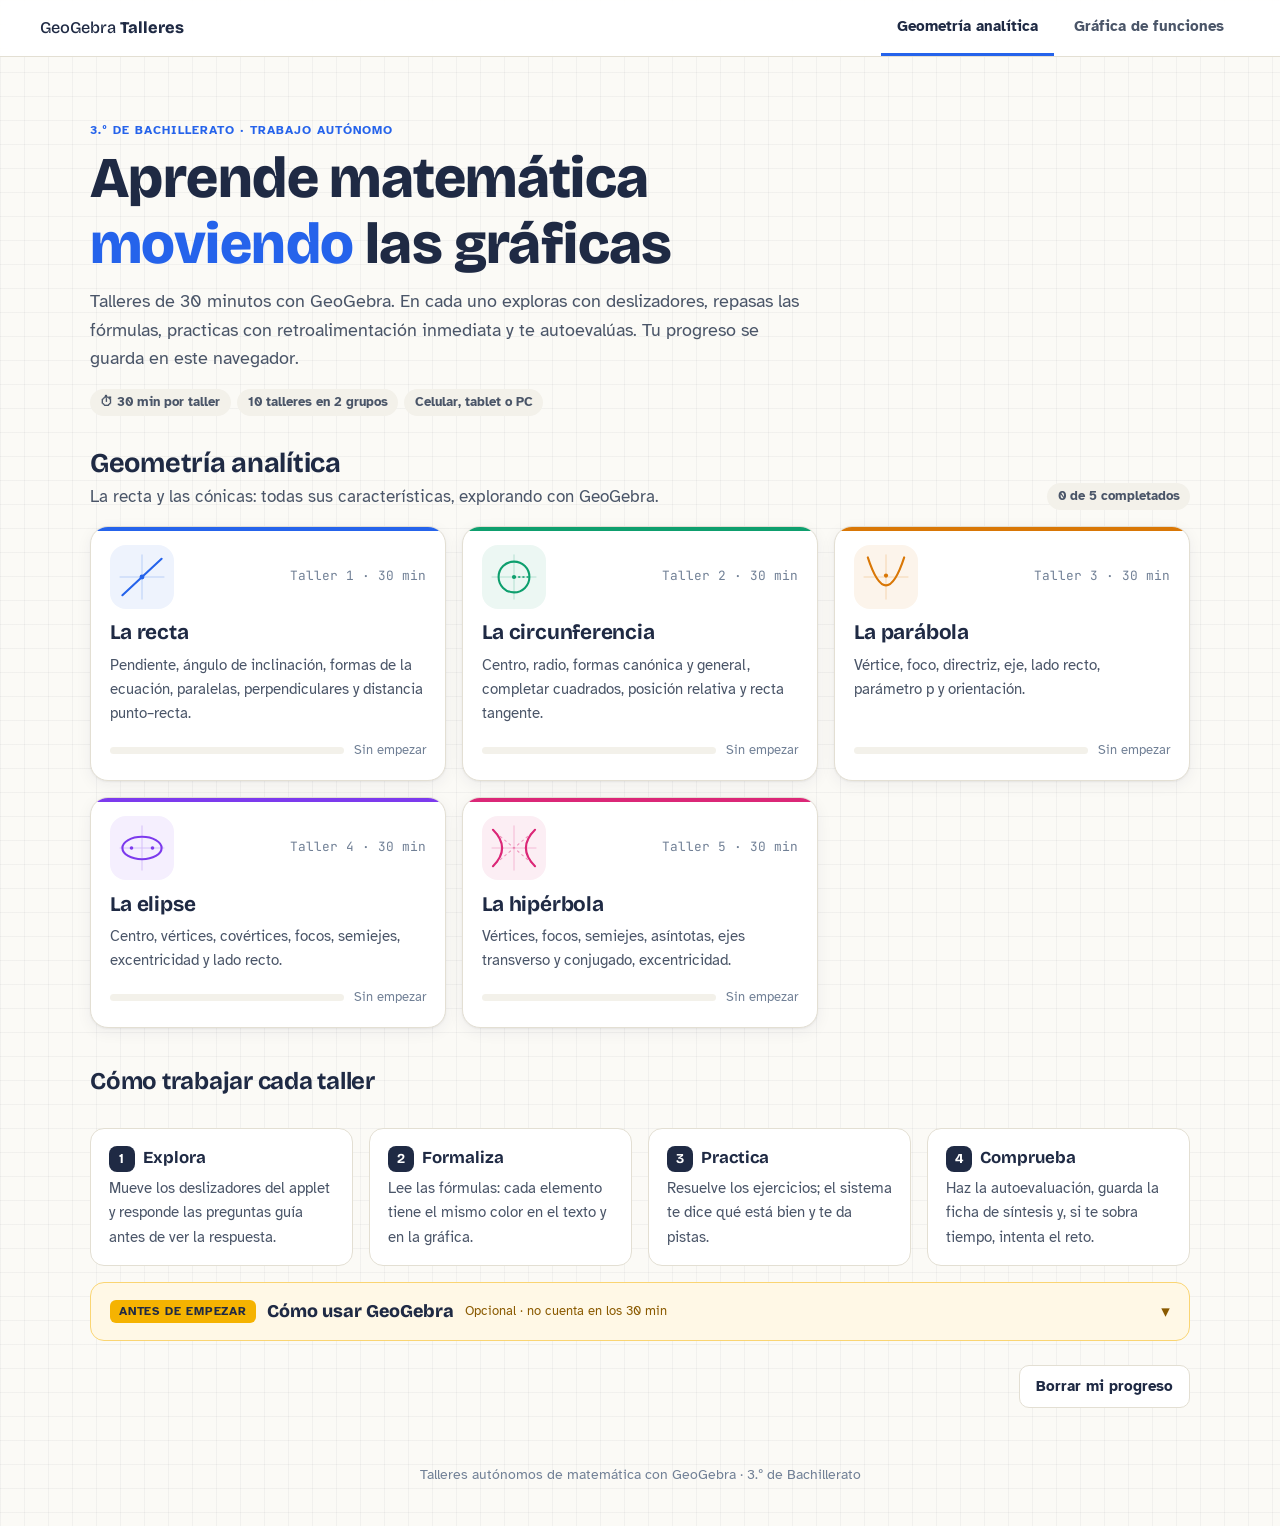
==== index.html @ e53b6fa8 "s1" ====
<!doctype html>
<html lang="es">
<head>
  <meta charset="utf-8">
  <meta name="viewport" content="width=device-width, initial-scale=1">
  <title>Talleres de matemática con GeoGebra</title>
  <meta name="description" content="Talleres autónomos de 30 minutos con GeoGebra para 3.º de Bachillerato: geometría analítica y gráfica de funciones.">
  <link rel="preconnect" href="https://fonts.googleapis.com">
  <link rel="preconnect" href="https://fonts.gstatic.com" crossorigin>
  <link rel="stylesheet" href="https://fonts.googleapis.com/css2?family=Atkinson+Hyperlegible:ital,wght@0,400;0,700;1,400&family=Bricolage+Grotesque:opsz,wght@12..96,500;12..96,700;12..96,800&family=JetBrains+Mono:wght@400;600&display=swap">
  <link rel="stylesheet" href="assets/css/estilos.css">
</head>
<body>
  <div id="pestanas"></div>

  <header class="hero">
    <p class="eyebrow">3.º de Bachillerato · Trabajo autónomo</p>
    <h1>Aprende matemática <em>moviendo</em> las gráficas</h1>
    <p class="lead">Talleres de 30 minutos con GeoGebra. En cada uno exploras con deslizadores, repasas las fórmulas, practicas con retroalimentación inmediata y te autoevalúas. Tu progreso se guarda en este navegador.</p>
    <div class="meta">
      <span class="chip">⏱ 30 min por taller</span>
      <span class="chip">10 talleres en 2 grupos</span>
      <span class="chip">Celular, tablet o PC</span>
    </div>
  </header>

  <main class="contenedor">
    <div id="paneles"></div>

    <section aria-labelledby="como">
      <h2 id="como" style="font-size:1.5rem;margin:2.5rem 0 0">Cómo trabajar cada taller</h2>
      <div class="pasos-inicio">
        <div class="paso-inicio"><h4>Explora</h4><p>Mueve los deslizadores del applet y responde las preguntas guía antes de ver la respuesta.</p></div>
        <div class="paso-inicio"><h4>Formaliza</h4><p>Lee las fórmulas: cada elemento tiene el mismo color en el texto y en la gráfica.</p></div>
        <div class="paso-inicio"><h4>Practica</h4><p>Resuelve los ejercicios; el sistema te dice qué está bien y te da pistas.</p></div>
        <div class="paso-inicio"><h4>Comprueba</h4><p>Haz la autoevaluación, guarda la ficha de síntesis y, si te sobra tiempo, intenta el reto.</p></div>
      </div>
    </section>

    <div id="vineta"></div>

    <div class="reinicio">
      <button type="button" class="btn-secundario" id="reiniciar">Borrar mi progreso</button>
    </div>
  </main>

  <footer class="pie">Talleres autónomos de matemática con GeoGebra · 3.º de Bachillerato</footer>

  <script src="assets/js/comun.js"></script>
  <script>
    (function () {
      'use strict';
      var GA = window.GA;

      function tarjeta(t, i) {
        var p = GA.progresoTaller(t.id);
        var pct = GA.porcentaje(p);
        var estado = pct === 0 ? 'Sin empezar' : pct === 100 ? '✓ Completado' : pct + '%';
        var nota = p.quiz ? '<span class="tt-nota">' + p.quiz.nota + '/' + p.quiz.total + '</span>' : '';
        var reto = p.reto ? ' ★' : '';
        return '' +
          '<a class="tarjeta-taller" style="--c:' + t.color + '" href="talleres/' + t.grupo + '/' + t.id + '/index.html">' +
            '<div class="tt-top"><div class="tt-icono">' + GA.icono(t.id) + '</div><span class="tt-num">Taller ' + (i + 1) + ' · 30 min</span></div>' +
            '<h3>' + t.titulo + '</h3>' +
            '<p>' + t.resumen + '</p>' +
            '<div class="tt-pie"><div class="tt-barra"><span style="width:' + pct + '%"></span></div><span>' + estado + reto + '</span>' + nota + '</div>' +
          '</a>';
      }

      function pintar() {
        document.getElementById('paneles').innerHTML = GA.GRUPOS.map(function (g) {
          var lista = GA.talleresDe(g.id);
          var hechos = lista.filter(function (t) { return GA.porcentaje(GA.progresoTaller(t.id)) === 100; }).length;
          return '' +
            '<section class="panel-grupo" id="panel-' + g.id + '" role="tabpanel" aria-label="' + g.titulo + '">' +
              '<div class="grupo-cab"><div><h2>' + g.titulo + '</h2><p>' + g.descripcion + '</p></div>' +
              '<span class="chip">' + hechos + ' de ' + lista.length + ' completados</span></div>' +
              '<div class="grid-talleres">' + lista.map(tarjeta).join('') + '</div>' +
            '</section>';
        }).join('');
      }

      function activar(id) {
        if (!GA.grupo(id)) id = GA.GRUPOS[0].id;
        GA.GRUPOS.forEach(function (g) {
          document.getElementById('panel-' + g.id).hidden = g.id !== id;
        });
        document.querySelectorAll('.pestana').forEach(function (a) {
          var on = a.dataset.grupo === id;
          a.classList.toggle('activa', on);
          a.setAttribute('aria-selected', on ? 'true' : 'false');
        });
        var t = GA.talleresDe(id)[0];
        document.documentElement.style.setProperty('--acento', t ? t.color : '#2563EB');
      }

      document.getElementById('pestanas').outerHTML = GA.pestanas(GA.GRUPOS[0].id, '');
      document.getElementById('vineta').innerHTML = GA.vinetaGeogebra(false);
      pintar();
      activar(location.hash.slice(1));

      document.querySelectorAll('.pestana').forEach(function (a) {
        a.addEventListener('click', function (ev) {
          ev.preventDefault();
          history.replaceState(null, '', '#' + a.dataset.grupo);
          activar(a.dataset.grupo);
        });
      });
      window.addEventListener('hashchange', function () { activar(location.hash.slice(1)); });
      // Al volver con el botón "atrás" se refresca el progreso
      window.addEventListener('pageshow', function () { pintar(); activar(location.hash.slice(1)); });

      document.getElementById('reiniciar').addEventListener('click', function () {
        if (confirm('¿Borrar el progreso de todos los talleres en este navegador?')) {
          GA.reiniciarProgreso();
          pintar();
          activar(location.hash.slice(1));
        }
      });
    })();
  </script>
</body>
</html>
---- assets/css/estilos.css ----
/* =====================================================================
   estilos.css — Talleres de matemática con GeoGebra
   Estética "cuaderno cuadriculado": papel claro con retícula suave,
   tinta azul-noche y un color de acento por taller (--acento).
   ===================================================================== */
:root {
  --papel: #FBFAF6;
  --papel-2: #F3F1EA;
  --tarjeta: #FFFFFF;
  --tinta: #1F2A44;
  --tinta-2: #4A5568;
  --tinta-3: #718096;
  --linea: #E3DFD3;
  --reticula: rgba(31, 42, 68, .045);
  --acento: #2563EB;
  --ok: #15803D;
  --ok-fondo: #ECFDF3;
  --mal: #B42318;
  --mal-fondo: #FEF3F2;
  --aviso-fondo: #FFF8E6;
  --radio: 14px;
  --sombra: 0 1px 2px rgba(31, 42, 68, .06), 0 4px 16px rgba(31, 42, 68, .06);
  --f-titulo: 'Bricolage Grotesque', 'Segoe UI', system-ui, sans-serif;
  --f-texto: 'Atkinson Hyperlegible', 'Segoe UI', system-ui, sans-serif;
  --f-mono: 'JetBrains Mono', ui-monospace, Consolas, monospace;
}

* { box-sizing: border-box; }
html { scroll-behavior: smooth; scroll-padding-top: 76px; }
body {
  margin: 0;
  background-color: var(--papel);
  background-image:
    linear-gradient(var(--reticula) 1px, transparent 1px),
    linear-gradient(90deg, var(--reticula) 1px, transparent 1px);
  background-size: 24px 24px;
  color: var(--tinta);
  font-family: var(--f-texto);
  font-size: 17px;
  line-height: 1.6;
  -webkit-text-size-adjust: 100%;
}
img, svg { max-width: 100%; }
a { color: var(--acento); }
h1, h2, h3 { font-family: var(--f-titulo); line-height: 1.15; letter-spacing: -.01em; }
code { font-family: var(--f-mono); font-size: .88em; background: var(--papel-2); padding: .1em .35em; border-radius: 5px; }
.eyebrow { margin: 0 0 .25rem; font-size: .78rem; font-weight: 700; letter-spacing: .08em; text-transform: uppercase; color: var(--acento); }
.nota { color: var(--tinta-2); font-size: .94rem; }
.katex { font-size: 1.06em; }
.katex-display { overflow-x: auto; overflow-y: hidden; padding: .2rem 0; }

/* ---------------- Pestañas superiores ---------------- */
.pestanas {
  position: sticky; top: 0; z-index: 30;
  display: flex; align-items: center; gap: 1rem;
  padding: 0 clamp(16px, 4vw, 40px);
  background: rgba(255, 255, 255, .92);
  backdrop-filter: blur(8px);
  border-bottom: 1px solid var(--linea);
  min-height: 56px;
}
.marca-sitio { font-family: var(--f-titulo); font-weight: 500; color: var(--tinta); text-decoration: none; white-space: nowrap; font-size: 1.02rem; }
.marca-sitio b { font-weight: 800; }
.pestanas-lista { display: flex; gap: .25rem; margin-left: auto; overflow-x: auto; scrollbar-width: none; }
.pestanas-lista::-webkit-scrollbar { display: none; }
.pestana {
  display: inline-flex; align-items: center; height: 56px; padding: 0 1rem;
  color: var(--tinta-2); text-decoration: none; font-weight: 700; font-size: .95rem; white-space: nowrap;
  border-bottom: 3px solid transparent; cursor: pointer; background: none; border-top: 0; border-left: 0; border-right: 0;
  font-family: inherit;
}
.pestana:hover { color: var(--tinta); }
.pestana.activa { color: var(--tinta); border-bottom-color: var(--acento); }
@media (max-width: 560px) {
  .marca-sitio { display: none; }
  .pestanas-lista { margin-left: 0; width: 100%; }
  .pestana { flex: 1; justify-content: center; padding: 0 .5rem; font-size: .9rem; }
}

/* ---------------- Cabecera del taller ---------------- */
.cabecera {
  background: var(--tarjeta);
  border-bottom: 1px solid var(--linea);
  padding: 0 clamp(16px, 4vw, 40px) 1.25rem;
  position: relative;
}
.cabecera::before { content: ''; position: absolute; inset: 0 0 auto 0; height: 4px; background: var(--acento); }
.cabecera-barra { display: flex; justify-content: space-between; align-items: center; gap: 1rem; flex-wrap: wrap; padding: .9rem 0 .4rem; }
.volver { text-decoration: none; font-weight: 700; font-size: .92rem; }
.cronometro { display: flex; align-items: center; gap: .6rem; font-family: var(--f-mono); font-size: .9rem; color: var(--tinta-2); }
.cronometro.excedido .crono-valor { color: var(--mal); font-weight: 700; }
.cabecera-titulo { display: flex; gap: 1.25rem; align-items: center; max-width: 1180px; margin: .4rem auto 0; }
.cabecera-icono { flex: 0 0 auto; width: 84px; height: 84px; color: var(--acento); background: color-mix(in srgb, var(--acento) 8%, white); border-radius: 20px; padding: 6px; }
.cabecera h1 { margin: 0; font-size: clamp(1.9rem, 4.5vw, 2.8rem); font-weight: 800; }
.subtitulo { margin: .25rem 0 .6rem; color: var(--tinta-2); max-width: 62ch; }
.meta { display: flex; gap: .4rem; flex-wrap: wrap; }
.chip { display: inline-flex; align-items: center; gap: .3rem; font-size: .82rem; font-weight: 700; padding: .2rem .65rem; border-radius: 999px; background: var(--papel-2); color: var(--tinta-2); }
.progreso { max-width: 1180px; margin: 1rem auto 0; display: flex; align-items: center; gap: .9rem; font-size: .88rem; color: var(--tinta-2); }
.progreso-barra { flex: 1; height: 10px; border-radius: 999px; background: var(--papel-2); overflow: hidden; }
.progreso-barra span { display: block; height: 100%; width: 0; background: var(--acento); border-radius: inherit; transition: width .4s ease; }
@media (max-width: 560px) {
  .cabecera-icono { width: 56px; height: 56px; border-radius: 14px; }
  .cabecera-titulo { flex-direction: column; align-items: flex-start; gap: .6rem; }
  .progreso { flex-direction: column; align-items: stretch; gap: .35rem; }
  .progreso-barra { flex: none; }
}

/* ---------------- Layout ---------------- */
.layout {
  display: grid; grid-template-columns: 240px minmax(0, 1fr); gap: 2rem;
  max-width: 1180px; margin: 0 auto; padding: 1.75rem clamp(16px, 4vw, 40px) 3rem;
}
.layout > * { min-width: 0; }

/* Índice lateral (en móvil, barra horizontal) */
.indice { position: sticky; top: 76px; align-self: start; }
.indice-tit { margin: 0 0 .5rem; font-size: .78rem; letter-spacing: .08em; text-transform: uppercase; font-weight: 700; color: var(--tinta-3); }
.indice ol { list-style: none; margin: 0; padding: 0; display: grid; gap: 2px; }
.indice a {
  display: grid; grid-template-columns: 26px 1fr auto; gap: .5rem; align-items: center;
  padding: .45rem .6rem; border-radius: 10px; text-decoration: none; color: var(--tinta-2); font-size: .9rem;
}
.indice a:hover { background: var(--papel-2); color: var(--tinta); }
.indice a.activa { background: var(--tarjeta); color: var(--tinta); box-shadow: var(--sombra); font-weight: 700; }
.ind-num { width: 24px; height: 24px; border-radius: 50%; display: grid; place-items: center; font-size: .75rem; font-weight: 700; background: var(--papel-2); color: var(--tinta-2); }
.indice a.hecha .ind-num { background: var(--ok); color: #fff; font-size: 0; }
.indice a.hecha .ind-num::after { content: '✓'; font-size: .8rem; }
.ind-min { font-size: .78rem; color: var(--tinta-3); font-family: var(--f-mono); }
.ind-extra { margin-top: .4rem; border-top: 1px dashed var(--linea); padding-top: .4rem; }

@media (max-width: 900px) {
  .layout { grid-template-columns: 1fr; gap: 1rem; padding-top: 0; }
  .indice {
    position: sticky; top: 56px; z-index: 20; margin: 0 calc(-1 * clamp(16px, 4vw, 40px));
    padding: .5rem clamp(16px, 4vw, 40px); background: rgba(251, 250, 246, .95); backdrop-filter: blur(6px);
    border-bottom: 1px solid var(--linea);
  }
  .indice-tit { display: none; }
  .indice ol { display: flex; gap: .35rem; overflow-x: auto; scrollbar-width: none; }
  .indice ol::-webkit-scrollbar { display: none; }
  .indice a { display: flex; white-space: nowrap; padding: .35rem .7rem; background: var(--tarjeta); border: 1px solid var(--linea); }
  .indice a .ind-min { display: none; }
  .ind-extra { margin: 0; border: 0; padding: 0; }
  html { scroll-padding-top: 116px; }
}

/* ---------------- Secciones ---------------- */
.seccion {
  background: var(--tarjeta); border: 1px solid var(--linea); border-radius: var(--radio);
  box-shadow: var(--sombra); margin: 0 0 1.5rem; overflow: hidden;
}
.seccion-cab { display: flex; align-items: center; gap: .8rem; padding: 1rem 1.4rem; border-bottom: 1px solid var(--linea); }
.seccion-num {
  flex: 0 0 34px; height: 34px; border-radius: 10px; display: grid; place-items: center;
  background: var(--acento); color: #fff; font-family: var(--f-titulo); font-weight: 800;
}
.seccion.hecha .seccion-num { background: var(--ok); }
.seccion-cab h2 { margin: 0; font-size: 1.32rem; flex: 1; }
.pill-tiempo { font-size: .8rem; font-weight: 700; font-family: var(--f-mono); color: var(--tinta-2); background: var(--papel-2); padding: .2rem .6rem; border-radius: 999px; white-space: nowrap; }
.pill-extra { background: var(--aviso-fondo); color: #8A5A00; font-family: var(--f-texto); }
.seccion-cuerpo { padding: 1.1rem 1.4rem .4rem; }
.seccion-cuerpo > p:first-child { margin-top: 0; }
.seccion-pie { display: flex; justify-content: flex-end; gap: .6rem; flex-wrap: wrap; padding: .8rem 1.4rem 1.1rem; }
.seccion-reto { border: 2px dashed color-mix(in srgb, var(--acento) 45%, white); }
.seccion-reto .seccion-num { background: #F5B301; color: var(--tinta); }
.subtit { font-size: 1.08rem; margin: 1.4rem 0 .3rem; }
@media (max-width: 560px) {
  .seccion-cab { padding: .85rem 1rem; flex-wrap: wrap; }
  .seccion-cab h2 { font-size: 1.15rem; }
  .seccion-cuerpo { padding: 1rem 1rem .3rem; }
  .seccion-pie { padding: .7rem 1rem 1rem; }
}

/* ---------------- Botones ---------------- */
button { font: inherit; }
.btn-primario, .btn-secundario, .btn-completar, .btn-mini {
  display: inline-flex; align-items: center; justify-content: center; gap: .35rem;
  border-radius: 10px; font-weight: 700; cursor: pointer; text-decoration: none;
  transition: background .15s, border-color .15s, transform .05s;
}
.btn-primario { background: var(--acento); color: #fff; border: 0; padding: .6rem 1.15rem; }
.btn-primario:hover { filter: brightness(1.08); }
.btn-secundario { background: var(--tarjeta); color: var(--tinta); border: 1px solid var(--linea); padding: .55rem 1rem; font-size: .93rem; }
.btn-secundario:hover { border-color: var(--tinta-3); }
.btn-completar { background: var(--papel-2); color: var(--tinta-2); border: 1px solid transparent; padding: .55rem 1rem; font-size: .92rem; }
.btn-completar[aria-pressed="true"] { background: var(--ok-fondo); color: var(--ok); border-color: color-mix(in srgb, var(--ok) 30%, white); }
.btn-mini { background: var(--tarjeta); color: var(--tinta); border: 1px solid var(--linea); padding: .3rem .7rem; font-size: .82rem; font-family: var(--f-texto); }
button:active { transform: translateY(1px); }
:focus-visible { outline: 3px solid color-mix(in srgb, var(--acento) 55%, white); outline-offset: 2px; }

/* ---------------- Viñeta GeoGebra ---------------- */
.vineta-ggb {
  border: 1px solid color-mix(in srgb, #F5B301 55%, white); background: var(--aviso-fondo);
  border-radius: var(--radio); margin: 0 0 1.5rem;
}
.vineta-ggb summary {
  list-style: none; cursor: pointer; display: flex; align-items: center; gap: .7rem; flex-wrap: wrap;
  padding: .9rem 1.2rem;
}
.vineta-ggb summary::-webkit-details-marker { display: none; }
.vineta-ggb summary::after { content: '▾'; margin-left: auto; color: #8A5A00; transition: transform .2s; }
.vineta-ggb[open] summary::after { transform: rotate(180deg); }
.vineta-etiqueta { font-size: .72rem; font-weight: 700; letter-spacing: .07em; text-transform: uppercase; background: #F5B301; color: var(--tinta); padding: .15rem .55rem; border-radius: 6px; }
.vineta-titulo { font-family: var(--f-titulo); font-weight: 800; font-size: 1.12rem; }
.vineta-nota { font-size: .82rem; color: #8A5A00; }
.vineta-cuerpo { padding: 0 1.2rem 1rem; }
.vineta-cuerpo > p:first-child { margin-top: 0; }
.video-links { display: grid; grid-template-columns: repeat(auto-fit, minmax(240px, 1fr)); gap: .6rem; }
.video-link {
  display: flex; align-items: center; gap: .7rem; padding: .75rem .9rem; border-radius: 12px;
  background: var(--tarjeta); border: 1px solid var(--linea); color: var(--tinta); font-weight: 700; text-decoration: none;
}
.video-link:hover { border-color: #E11D1D; }
.video-icono { flex: 0 0 34px; height: 34px; border-radius: 9px; background: #E11D1D; color: #fff; display: grid; place-items: center; font-size: .85rem; }
.vineta-sub { font-weight: 700; margin: 1rem 0 .3rem; }
.tips { margin: 0; padding-left: 1.2rem; font-size: .94rem; }
.tips li { margin: .2rem 0; }

/* ---------------- Objetivos / previos ---------------- */
.lista-objetivos { margin: 0; padding: 0; list-style: none; display: grid; gap: .5rem; }
.lista-objetivos li { position: relative; padding: .55rem .8rem .55rem 2.3rem; background: var(--papel); border-radius: 10px; }
.lista-objetivos li::before { content: '◎'; position: absolute; left: .8rem; color: var(--acento); font-weight: 700; }
.pregunta-rapida { border: 1px solid var(--linea); border-radius: 12px; padding: .8rem 1rem; margin: 0 0 .9rem; }
.pregunta-rapida legend { font-weight: 700; padding: 0 .3rem; }
.opciones-rapidas { display: flex; flex-wrap: wrap; gap: .45rem; margin-top: .3rem; }
.opcion-rapida { border: 1px solid var(--linea); background: var(--tarjeta); border-radius: 999px; padding: .4rem .95rem; cursor: pointer; color: var(--tinta); }
.opcion-rapida:hover { border-color: var(--acento); }
.opcion-rapida.ok { background: var(--ok-fondo); border-color: var(--ok); color: var(--ok); font-weight: 700; }
.opcion-rapida.mal { background: var(--mal-fondo); border-color: var(--mal); color: var(--mal); }
.retro { margin: .6rem 0 0; padding: .55rem .8rem; border-radius: 10px; font-size: .95rem; }
.retro-ok { background: var(--ok-fondo); color: #0B5A2A; }
.retro-mal { background: var(--mal-fondo); color: #7A1A12; }

/* ---------------- GeoGebra ---------------- */
.leyenda { list-style: none; display: flex; flex-wrap: wrap; gap: .4rem .9rem; margin: .4rem 0 .8rem; padding: 0; font-size: .9rem; }
.leyenda li { display: inline-flex; align-items: center; gap: .4rem; }
.punto-color { display: inline-block; width: 12px; height: 12px; border-radius: 50%; flex: 0 0 auto; box-shadow: 0 0 0 2px #fff, 0 0 0 3px rgba(0,0,0,.08); }
.applet-marco { border: 1px solid var(--linea); border-radius: 12px; overflow: hidden; background: #fff; }
.ggb-contenedor { width: 100%; min-height: 360px; position: relative; }
.ggb-cargando, .ggb-error { display: grid; place-items: center; min-height: 360px; padding: 1.5rem; color: var(--tinta-3); text-align: center; }
.ggb-error { color: var(--mal); background: var(--mal-fondo); }
.lecturas {
  display: grid; grid-template-columns: repeat(auto-fill, minmax(190px, 1fr)); gap: .45rem; margin: .75rem 0 0;
}
.lectura { background: var(--papel); border: 1px solid var(--linea); border-radius: 10px; padding: .45rem .7rem; display: flex; flex-direction: column; gap: .1rem; }
.lectura.ancha { grid-column: 1 / -1; }
.lect-etq { display: flex; align-items: center; gap: .4rem; font-size: .8rem; font-weight: 700; color: var(--tinta-3); }
.lect-val { font-family: var(--f-mono); font-size: .98rem; color: var(--tinta); overflow-wrap: anywhere; }
.applet-acciones { display: flex; flex-wrap: wrap; gap: .5rem; margin: .75rem 0 0; }
.comandos { margin: .8rem 0 .2rem; font-size: .9rem; }
.comandos summary { cursor: pointer; color: var(--tinta-2); font-weight: 700; }
.comandos pre { background: #1F2A44; color: #E7ECF5; padding: .8rem 1rem; border-radius: 10px; overflow-x: auto; font-size: .82rem; line-height: 1.5; }
.comandos pre code { background: none; padding: 0; color: inherit; }
.preguntas-guia { padding-left: 1.3rem; margin: .3rem 0 0; }
.pregunta-guia { margin: 0 0 .7rem; }
.pregunta-guia p { margin: 0 0 .25rem; }
.pregunta-guia details summary, .solucion summary { cursor: pointer; font-weight: 700; color: var(--acento); font-size: .93rem; }
.respuesta { margin-top: .35rem; padding: .55rem .8rem; background: var(--papel); border-left: 3px solid var(--acento); border-radius: 0 10px 10px 0; font-size: .96rem; }

/* ---------------- Teoría y tablas ---------------- */
.teoria h3 { font-size: 1.12rem; margin: 1.3rem 0 .4rem; }
.teoria h3:first-child { margin-top: 0; }
.caja-def { background: color-mix(in srgb, var(--acento) 7%, white); border: 1px solid color-mix(in srgb, var(--acento) 25%, white); border-radius: 12px; padding: .8rem 1rem; margin: .5rem 0 1rem; }
.caja-def p { margin: .3rem 0; }
.caja-aviso { background: var(--aviso-fondo); border-radius: 12px; padding: .7rem 1rem; margin: .8rem 0; font-size: .95rem; }
.tabla-wrap { overflow-x: auto; margin: .5rem 0 1rem; border: 1px solid var(--linea); border-radius: 12px; }
table { border-collapse: collapse; width: 100%; font-size: .95rem; }
th, td { padding: .55rem .75rem; text-align: left; border-bottom: 1px solid var(--linea); vertical-align: top; }
th { background: var(--papel); font-family: var(--f-titulo); font-weight: 700; white-space: nowrap; }
tr:last-child td { border-bottom: 0; }
.c-rojo { color: #D62839; } .c-azul { color: #1D6FD6; } .c-verde { color: #1F9D55; }
.c-naranja { color: #E07A10; } .c-morado { color: #7B3FBF; } .c-gris { color: #6B7280; }

/* ---------------- Ejemplos ---------------- */
.ejemplo { border: 1px solid var(--linea); border-radius: 12px; padding: .9rem 1.1rem; margin: 0 0 1rem; }
.ejemplo h3 { margin: 0 0 .4rem; font-size: 1.05rem; }
.enunciado p:first-child { margin-top: 0; }
.solucion { margin-top: .5rem; }
.pasos { margin: .5rem 0 0; padding-left: 1.3rem; }
.pasos li { margin: .35rem 0; }
.solucion > div { margin-top: .5rem; padding: .6rem .9rem; background: var(--papel); border-radius: 10px; }

/* ---------------- Práctica ---------------- */
.ejercicio { border: 1px solid var(--linea); border-radius: 12px; padding: .9rem 1.1rem; margin: 0 0 1rem; position: relative; }
.ejercicio.resuelto { border-color: color-mix(in srgb, var(--ok) 45%, white); background: linear-gradient(var(--ok-fondo), var(--ok-fondo)) top/100% 4px no-repeat, var(--tarjeta); }
.ejercicio header { display: flex; align-items: center; gap: .55rem; margin-bottom: .4rem; }
.ej-num { width: 28px; height: 28px; border-radius: 8px; background: var(--papel-2); display: grid; place-items: center; font-weight: 800; font-family: var(--f-titulo); }
.nivel { font-size: .74rem; font-weight: 700; text-transform: uppercase; letter-spacing: .05em; padding: .15rem .55rem; border-radius: 6px; }
.nivel-bsico { background: #E8F1FF; color: #1D4ED8; }
.nivel-intermedio { background: #FFF1E0; color: #B45309; }
.nivel-avanzado { background: #F3E8FF; color: #6D28D9; }
.nivel-aplicacin { background: #E7F8EF; color: #15803D; }
.ej-estado { margin-left: auto; font-size: .85rem; font-weight: 700; color: var(--tinta-3); }
.ejercicio.resuelto .ej-estado { color: var(--ok); }
.campos { display: grid; grid-template-columns: repeat(auto-fill, minmax(200px, 1fr)); gap: .7rem; margin: .6rem 0; }
.campo { display: grid; grid-template-columns: 1fr auto; gap: .25rem .4rem; align-items: center; }
.campo label { grid-column: 1 / -1; font-size: .92rem; font-weight: 700; color: var(--tinta-2); }
.campo input, .campo select {
  width: 100%; font: inherit; font-family: var(--f-mono); font-size: 1rem; padding: .5rem .7rem;
  border: 1.5px solid var(--linea); border-radius: 9px; background: #fff; color: var(--tinta);
}
.campo input:focus, .campo select:focus { border-color: var(--acento); outline: none; }
.campo.ok input, .campo.ok select { border-color: var(--ok); background: var(--ok-fondo); }
.campo.mal input, .campo.mal select { border-color: var(--mal); background: var(--mal-fondo); }
.marca { width: 1.4rem; font-weight: 800; text-align: center; }
.campo.ok .marca { color: var(--ok); }
.campo.mal .marca { color: var(--mal); }
.ej-acciones { display: flex; gap: .5rem; flex-wrap: wrap; margin: .4rem 0; }
.pista { background: var(--aviso-fondo); padding: .55rem .8rem; border-radius: 10px; margin: .5rem 0; font-size: .95rem; }
.retro-ej { padding: .5rem .8rem; border-radius: 10px; margin: .5rem 0; font-size: .95rem; }

/* ---------------- Autoevaluación ---------------- */
.pregunta-quiz { border: 1px solid var(--linea); border-radius: 12px; padding: .8rem 1rem .9rem; margin: 0 0 .9rem; }
.pregunta-quiz legend { font-weight: 700; padding: 0 .3rem; display: flex; gap: .5rem; align-items: baseline; }
.q-num { display: inline-grid; place-items: center; min-width: 24px; height: 24px; border-radius: 6px; background: var(--acento); color: #fff; font-size: .8rem; }
.opcion-quiz { display: flex; gap: .6rem; align-items: center; padding: .5rem .7rem; border-radius: 10px; border: 1px solid transparent; cursor: pointer; margin: .2rem 0; }
.opcion-quiz:hover { background: var(--papel); }
.opcion-quiz input { accent-color: var(--acento); width: 18px; height: 18px; flex: 0 0 auto; }
.opcion-quiz.ok { background: var(--ok-fondo); border-color: color-mix(in srgb, var(--ok) 40%, white); }
.opcion-quiz.mal { background: var(--mal-fondo); border-color: color-mix(in srgb, var(--mal) 40%, white); }
.retro-quiz { margin-top: .5rem; padding: .55rem .8rem; border-radius: 10px; font-size: .95rem; }
.correcta-era { font-weight: 700; display: inline-block; margin-top: .25rem; }
.quiz-acciones { display: flex; gap: .5rem; margin: .5rem 0; }
.quiz-resultado { display: flex; align-items: center; gap: 1rem; padding: .9rem 1.1rem; border-radius: 12px; margin: .6rem 0; }
.nota-grande { font-family: var(--f-titulo); font-weight: 800; font-size: 2rem; }

/* ---------------- Ficha ---------------- */
.ficha { border: 2px solid var(--tinta); border-radius: 12px; padding: 1rem 1.2rem; background: #fff; }
.ficha-cab { display: flex; gap: .8rem; align-items: center; border-bottom: 2px solid var(--tinta); padding-bottom: .6rem; margin-bottom: .6rem; }
.ficha-cab > span { width: 52px; height: 52px; color: var(--acento); }
.ficha-cab h3 { margin: 0; font-size: 1.4rem; }
.ficha .tabla-wrap { border-color: #C9C4B6; }

/* ---------------- Reto ---------------- */
.reto-enunciado { background: color-mix(in srgb, var(--acento) 7%, white); border-radius: 12px; padding: .8rem 1rem; margin-bottom: .8rem; }
.reto-enunciado p { margin: .3rem 0; }
.reto-retro { padding: .6rem .9rem; border-radius: 10px; margin: .4rem 0 .8rem; }
.reto-retro ul { margin: .3rem 0 0; padding-left: 1.2rem; }

/* ---------------- Navegación entre talleres / pie ---------------- */
.nav-talleres { display: grid; grid-template-columns: 1fr 1fr; gap: 1rem; margin-top: 2rem; }
.nav-t { display: flex; flex-direction: column; padding: 1rem 1.2rem; border-radius: var(--radio); background: var(--tarjeta); border: 1px solid var(--linea); text-decoration: none; color: var(--tinta); font-family: var(--f-titulo); font-weight: 800; font-size: 1.1rem; box-shadow: var(--sombra); }
.nav-t small { font-family: var(--f-texto); font-weight: 700; font-size: .8rem; color: var(--tinta-3); }
.nav-t.sig { text-align: right; }
.nav-t:hover { border-color: var(--acento); }
.pie { text-align: center; color: var(--tinta-3); font-size: .85rem; padding: 1.5rem 1rem 2.5rem; }
@media (max-width: 560px) { .nav-talleres { grid-template-columns: 1fr; } .nav-t.sig { text-align: left; } }

/* ===================================================================
   PÁGINA DE INICIO
   =================================================================== */
.hero { max-width: 1180px; margin: 0 auto; padding: clamp(2rem, 6vw, 4rem) clamp(16px, 4vw, 40px) 1.5rem; }
.hero h1 { font-size: clamp(2.2rem, 6vw, 3.6rem); font-weight: 800; margin: 0 0 .6rem; max-width: 18ch; }
.hero h1 em { font-style: normal; color: var(--acento); }
.hero p.lead { font-size: 1.12rem; color: var(--tinta-2); max-width: 60ch; margin: 0 0 1rem; }
.contenedor { max-width: 1180px; margin: 0 auto; padding: 0 clamp(16px, 4vw, 40px) 2rem; }
.panel-grupo[hidden] { display: none; }
.grupo-cab { display: flex; justify-content: space-between; align-items: end; gap: 1rem; flex-wrap: wrap; margin: .5rem 0 1rem; }
.grupo-cab h2 { margin: 0; font-size: 1.7rem; }
.grupo-cab p { margin: .2rem 0 0; color: var(--tinta-2); }
.grid-talleres { display: grid; grid-template-columns: repeat(auto-fill, minmax(280px, 1fr)); gap: 1rem; }
.tarjeta-taller {
  --c: var(--acento);
  display: flex; flex-direction: column; gap: .5rem; padding: 1.1rem 1.2rem 1.2rem;
  background: var(--tarjeta); border: 1px solid var(--linea); border-radius: 18px; box-shadow: var(--sombra);
  text-decoration: none; color: var(--tinta); position: relative; overflow: hidden; transition: transform .15s, border-color .15s;
}
.tarjeta-taller::before { content: ''; position: absolute; inset: 0 0 auto; height: 4px; background: var(--c); }
.tarjeta-taller:hover { transform: translateY(-2px); border-color: var(--c); }
.tt-top { display: flex; align-items: center; justify-content: space-between; }
.tt-icono { width: 64px; height: 64px; color: var(--c); background: color-mix(in srgb, var(--c) 8%, white); border-radius: 16px; padding: 4px; }
.tt-num { font-family: var(--f-mono); font-size: .8rem; color: var(--tinta-3); }
.tarjeta-taller h3 { margin: .3rem 0 0; font-size: 1.3rem; }
.tarjeta-taller p { margin: 0; color: var(--tinta-2); font-size: .94rem; flex: 1; }
.tt-pie { display: flex; align-items: center; gap: .6rem; font-size: .82rem; color: var(--tinta-3); margin-top: .4rem; }
.tt-barra { flex: 1; height: 7px; border-radius: 999px; background: var(--papel-2); overflow: hidden; }
.tt-barra span { display: block; height: 100%; background: var(--c); border-radius: inherit; }
.tt-nota { font-weight: 700; color: var(--tinta-2); }
.pasos-inicio { display: grid; grid-template-columns: repeat(auto-fit, minmax(220px, 1fr)); gap: 1rem; margin: 2rem 0 1rem; counter-reset: paso; }
.paso-inicio { background: var(--tarjeta); border: 1px solid var(--linea); border-radius: 14px; padding: 1rem 1.1rem; }
.paso-inicio h4 { margin: 0 0 .3rem; font-family: var(--f-titulo); font-size: 1.05rem; }
.paso-inicio h4::before { counter-increment: paso; content: counter(paso); display: inline-grid; place-items: center; width: 26px; height: 26px; border-radius: 8px; background: var(--tinta); color: #fff; font-size: .85rem; margin-right: .5rem; }
.paso-inicio p { margin: 0; font-size: .94rem; color: var(--tinta-2); }
.reinicio { margin-top: 1.5rem; text-align: right; }

/* ---------------- Impresión ---------------- */
@media print {
  body { background: #fff; font-size: 12pt; }
  .pestanas, .indice, .cabecera-barra, .progreso, .vineta-ggb, .seccion-pie, .applet-acciones,
  .comandos, .nav-talleres, .pie, .ggb-contenedor, .ej-acciones, .quiz-acciones { display: none !important; }
  .seccion { box-shadow: none; break-inside: avoid-page; }
  details { display: block; }
  body.imprimiendo-ficha .cabecera, body.imprimiendo-ficha .seccion:not(#sec-ficha) { display: none !important; }
  body.imprimiendo-ficha #sec-ficha { border: 0; }
  body.imprimiendo-ficha #sec-ficha .seccion-cab { display: none; }
  body.imprimiendo-ficha .layout { display: block; padding: 0; }
  .ficha { border-width: 1.5px; }
}
@media (prefers-reduced-motion: reduce) { * { transition: none !important; scroll-behavior: auto !important; } }
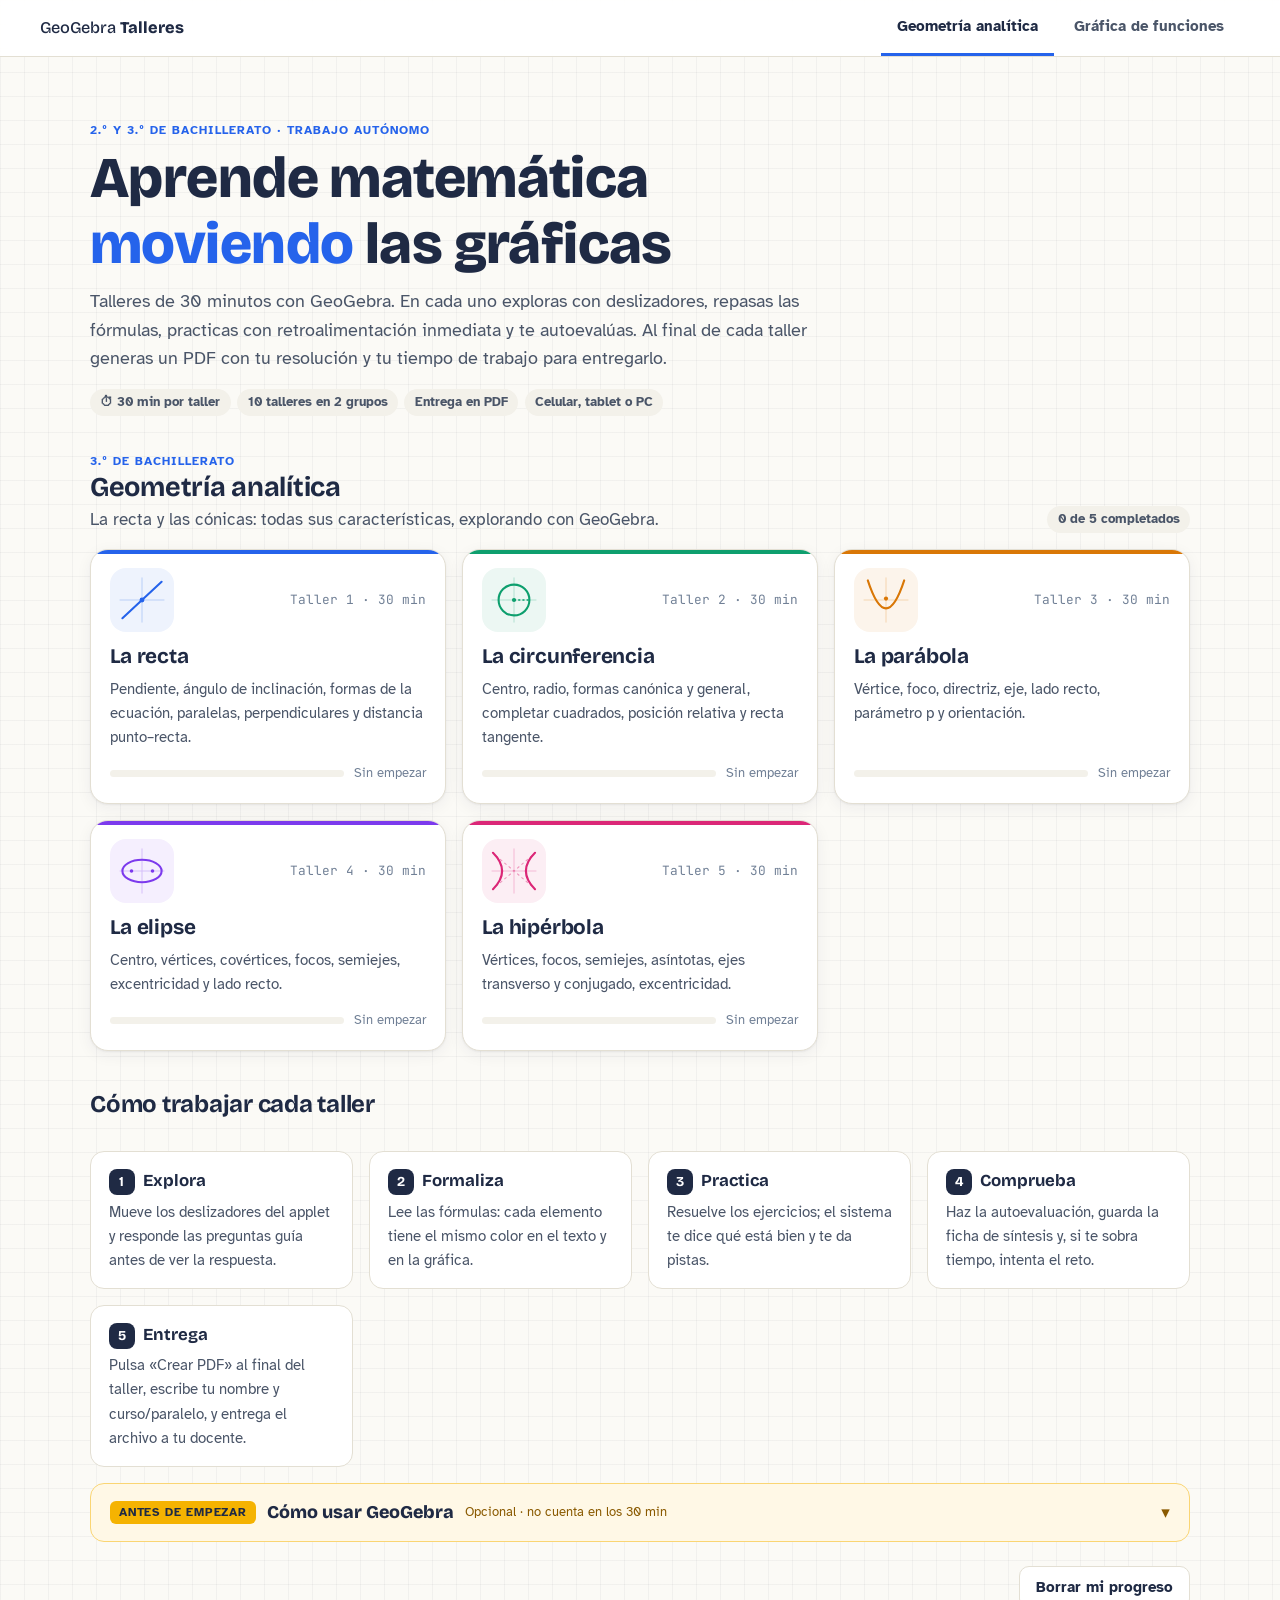
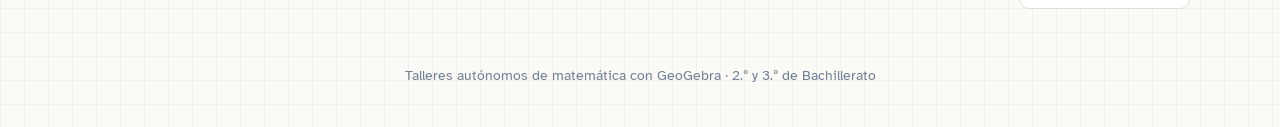
==== commit 9ef2c436: "s1" ====
--- a/index.html
+++ b/index.html
@@ -4,7 +4,7 @@
   <meta charset="utf-8">
   <meta name="viewport" content="width=device-width, initial-scale=1">
   <title>Talleres de matemática con GeoGebra</title>
-  <meta name="description" content="Talleres autónomos de 30 minutos con GeoGebra para 3.º de Bachillerato: geometría analítica y gráfica de funciones.">
+  <meta name="description" content="Talleres autónomos de 30 minutos con GeoGebra: gráfica de funciones (2.º de Bachillerato) y geometría analítica (3.º de Bachillerato).">
   <link rel="preconnect" href="https://fonts.googleapis.com">
   <link rel="preconnect" href="https://fonts.gstatic.com" crossorigin>
   <link rel="stylesheet" href="https://fonts.googleapis.com/css2?family=Atkinson+Hyperlegible:ital,wght@0,400;0,700;1,400&family=Bricolage+Grotesque:opsz,wght@12..96,500;12..96,700;12..96,800&family=JetBrains+Mono:wght@400;600&display=swap">
@@ -14,12 +14,13 @@
   <div id="pestanas"></div>
 
   <header class="hero">
-    <p class="eyebrow">3.º de Bachillerato · Trabajo autónomo</p>
+    <p class="eyebrow">2.º y 3.º de Bachillerato · Trabajo autónomo</p>
     <h1>Aprende matemática <em>moviendo</em> las gráficas</h1>
-    <p class="lead">Talleres de 30 minutos con GeoGebra. En cada uno exploras con deslizadores, repasas las fórmulas, practicas con retroalimentación inmediata y te autoevalúas. Tu progreso se guarda en este navegador.</p>
+    <p class="lead">Talleres de 30 minutos con GeoGebra. En cada uno exploras con deslizadores, repasas las fórmulas, practicas con retroalimentación inmediata y te autoevalúas. Al final de cada taller generas un PDF con tu resolución y tu tiempo de trabajo para entregarlo.</p>
     <div class="meta">
       <span class="chip">⏱ 30 min por taller</span>
       <span class="chip">10 talleres en 2 grupos</span>
+      <span class="chip">Entrega en PDF</span>
       <span class="chip">Celular, tablet o PC</span>
     </div>
   </header>
@@ -34,6 +35,7 @@
         <div class="paso-inicio"><h4>Formaliza</h4><p>Lee las fórmulas: cada elemento tiene el mismo color en el texto y en la gráfica.</p></div>
         <div class="paso-inicio"><h4>Practica</h4><p>Resuelve los ejercicios; el sistema te dice qué está bien y te da pistas.</p></div>
         <div class="paso-inicio"><h4>Comprueba</h4><p>Haz la autoevaluación, guarda la ficha de síntesis y, si te sobra tiempo, intenta el reto.</p></div>
+        <div class="paso-inicio"><h4>Entrega</h4><p>Pulsa «Crear PDF» al final del taller, escribe tu nombre y curso/paralelo, y entrega el archivo a tu docente.</p></div>
       </div>
     </section>
 
@@ -44,7 +46,7 @@
     </div>
   </main>
 
-  <footer class="pie">Talleres autónomos de matemática con GeoGebra · 3.º de Bachillerato</footer>
+  <footer class="pie">Talleres autónomos de matemática con GeoGebra · 2.º y 3.º de Bachillerato</footer>
 
   <script src="assets/js/comun.js"></script>
   <script>
@@ -73,7 +75,7 @@
           var hechos = lista.filter(function (t) { return GA.porcentaje(GA.progresoTaller(t.id)) === 100; }).length;
           return '' +
             '<section class="panel-grupo" id="panel-' + g.id + '" role="tabpanel" aria-label="' + g.titulo + '">' +
-              '<div class="grupo-cab"><div><h2>' + g.titulo + '</h2><p>' + g.descripcion + '</p></div>' +
+              '<div class="grupo-cab"><div><p class="eyebrow" style="color:' + (lista[0] ? lista[0].color : '') + '">' + g.nivel + '</p><h2>' + g.titulo + '</h2><p>' + g.descripcion + '</p></div>' +
               '<span class="chip">' + hechos + ' de ' + lista.length + ' completados</span></div>' +
               '<div class="grid-talleres">' + lista.map(tarjeta).join('') + '</div>' +
             '</section>';
--- a/assets/css/estilos.css
+++ b/assets/css/estilos.css
@@ -87,8 +87,13 @@
 .cabecera::before { content: ''; position: absolute; inset: 0 0 auto 0; height: 4px; background: var(--acento); }
 .cabecera-barra { display: flex; justify-content: space-between; align-items: center; gap: 1rem; flex-wrap: wrap; padding: .9rem 0 .4rem; }
 .volver { text-decoration: none; font-weight: 700; font-size: .92rem; }
-.cronometro { display: flex; align-items: center; gap: .6rem; font-family: var(--f-mono); font-size: .9rem; color: var(--tinta-2); }
-.cronometro.excedido .crono-valor { color: var(--mal); font-weight: 700; }
+.cronometro { display: flex; align-items: baseline; gap: .4rem; font-size: .9rem; color: var(--tinta-2); background: var(--papel-2); padding: .3rem .75rem; border-radius: 999px; cursor: help; }
+.crono-etq { font-size: .78rem; font-weight: 700; }
+.crono-valor { font-family: var(--f-mono); font-weight: 600; color: var(--tinta); font-size: .98rem; }
+.crono-meta { font-family: var(--f-mono); font-size: .8rem; color: var(--tinta-3); }
+.crono-estado { font-size: .72rem; color: var(--ok); }
+.cronometro.pausado .crono-estado { color: var(--tinta-3); }
+.cronometro.excedido .crono-valor { color: var(--mal); }
 .cabecera-titulo { display: flex; gap: 1.25rem; align-items: center; max-width: 1180px; margin: .4rem auto 0; }
 .cabecera-icono { flex: 0 0 auto; width: 84px; height: 84px; color: var(--acento); background: color-mix(in srgb, var(--acento) 8%, white); border-radius: 20px; padding: 6px; }
 .cabecera h1 { margin: 0; font-size: clamp(1.9rem, 4.5vw, 2.8rem); font-weight: 800; }
@@ -383,8 +388,71 @@
 .paso-inicio p { margin: 0; font-size: .94rem; color: var(--tinta-2); }
 .reinicio { margin-top: 1.5rem; text-align: right; }
 
+/* ---------------- Entrega y diálogo ---------------- */
+.seccion-entrega { border: 2px solid var(--acento); }
+.seccion-entrega .seccion-num { background: var(--tinta); }
+.btn-grande { padding: .8rem 1.5rem; font-size: 1.05rem; }
+.entrega-resumen { display: grid; grid-template-columns: repeat(auto-fit, minmax(150px, 1fr)); gap: .5rem; margin: .6rem 0 .4rem; }
+.er-item { background: var(--papel); border: 1px solid var(--linea); border-radius: 10px; padding: .5rem .75rem; display: flex; flex-direction: column; }
+.er-item span { font-size: .8rem; font-weight: 700; color: var(--tinta-3); }
+.er-item b { font-family: var(--f-titulo); font-size: 1.15rem; }
+.dialogo { border: 0; border-radius: 16px; padding: 0; width: min(440px, calc(100vw - 32px)); box-shadow: 0 20px 60px rgba(31, 42, 68, .3); color: var(--tinta); }
+.dialogo::backdrop { background: rgba(31, 42, 68, .45); }
+.dialogo form { padding: 1.3rem 1.4rem 1.1rem; }
+.dialogo h2 { margin: 0 0 .2rem; font-size: 1.35rem; }
+.dlg-campo { display: flex; flex-direction: column; gap: .3rem; margin: .9rem 0 0; }
+.dlg-campo span { font-weight: 700; font-size: .92rem; }
+.dlg-campo input { font: inherit; padding: .6rem .75rem; border: 1.5px solid var(--linea); border-radius: 9px; }
+.dlg-campo input:focus { border-color: var(--acento); outline: none; }
+.dlg-error { color: var(--mal); font-size: .85rem; }
+.dlg-acciones { display: flex; justify-content: flex-end; gap: .5rem; margin-top: 1.2rem; }
+.dlg-estado { margin: .6rem 0 0; font-size: .9rem; color: var(--tinta-2); min-height: 1.2em; }
+
+/* ---------------- Reporte PDF ---------------- */
+.reporte-lienzo { position: absolute; left: 0; top: 0; z-index: -10; pointer-events: none; }
+#reporte-impresion { display: none; }
+.reporte { width: 720px; background: #fff; color: #1F2A44; font-family: var(--f-texto); font-size: 12.5px; line-height: 1.45; padding: 4px 2px; }
+.reporte h1 { font-size: 24px; margin: 0; }
+.reporte h2 { font-family: var(--f-titulo); font-size: 15px; margin: 16px 0 6px; padding-bottom: 3px; border-bottom: 2px solid #1F2A44; }
+.reporte p { margin: 4px 0; }
+.rp-cab { display: flex; gap: 12px; align-items: center; margin-bottom: 10px; }
+.rp-icono { width: 52px; height: 52px; flex: 0 0 52px; }
+.rp-eyebrow { font-size: 10.5px; font-weight: 700; letter-spacing: .06em; text-transform: uppercase; margin: 0 0 2px; }
+.rp-datos { width: 100%; border-collapse: collapse; margin: 4px 0 10px; font-size: 13px; }
+.rp-datos th { width: 150px; background: #F3F1EA; text-align: left; font-family: var(--f-texto); white-space: nowrap; }
+.rp-datos th, .rp-datos td { border: 1px solid #C9C4B6; padding: 6px 9px; }
+.rp-datos td { font-weight: 700; }
+.rp-resumen { display: grid; grid-template-columns: repeat(4, 1fr); gap: 6px; }
+.rp-resumen div { border: 1px solid #C9C4B6; border-radius: 8px; padding: 5px 8px; display: flex; justify-content: space-between; align-items: baseline; }
+.rp-resumen span { font-size: 11px; color: #4A5568; font-weight: 700; }
+.rp-resumen b { font-size: 15px; }
+.rp-tabla { width: 100%; border-collapse: collapse; margin: 4px 0; font-size: 12px; }
+.rp-tabla th, .rp-tabla td { border: 1px solid #D9D4C7; padding: 4px 7px; vertical-align: top; text-align: left; }
+.rp-tabla th { background: #F3F1EA; font-family: var(--f-texto); font-size: 11px; white-space: nowrap; }
+.rp-n { width: 20px; text-align: center !important; }
+.rp-c { width: 22px; text-align: center !important; font-weight: 800; font-size: 14px; }
+.rp-resp { font-family: var(--f-mono); }
+.rp-ok { color: #15803D; } .rp-mal { color: #B42318; } .rp-nada { color: #9CA3AF; }
+.rep-bloque { break-inside: avoid; page-break-inside: avoid; margin-bottom: 8px; }
+.rp-ej { margin-top: 8px !important; }
+.rp-nivel { font-size: 10px; font-weight: 700; text-transform: uppercase; background: #F3F1EA; padding: 1px 6px; border-radius: 4px; }
+.rp-enun { color: #4A5568; font-size: 12px; }
+.rp-enun p { margin: 0; }
+.rp-sub { color: #4A5568; }
+.rp-var { display: inline-block; font-family: var(--f-mono); background: #F3F1EA; border-radius: 4px; padding: 0 6px; margin: 1px 2px; }
+.rp-tiempo { margin-top: 16px; margin-left: auto; width: 280px; border: 2px solid #1F2A44; border-radius: 10px; padding: 8px 12px; display: flex; flex-direction: column; text-align: right; }
+.rp-tiempo span { font-size: 11px; font-weight: 700; color: #4A5568; text-transform: uppercase; letter-spacing: .04em; }
+.rp-tiempo b { font-family: var(--f-mono); font-size: 20px; }
+.rp-tiempo small { font-size: 9.5px; color: #718096; }
+.rp-pie { margin-top: 14px !important; font-size: 9.5px; color: #718096; text-align: center; }
+.reporte .katex { font-size: 1em; }
+
 /* ---------------- Impresión ---------------- */
 @media print {
+  body.imprimiendo-reporte > *:not(#app) { display: none !important; }
+  body.imprimiendo-reporte #app > *:not(#reporte-impresion) { display: none !important; }
+  body.imprimiendo-reporte #reporte-impresion { display: block !important; }
+  body.imprimiendo-reporte .reporte { width: auto; }
   body { background: #fff; font-size: 12pt; }
   .pestanas, .indice, .cabecera-barra, .progreso, .vineta-ggb, .seccion-pie, .applet-acciones,
   .comandos, .nav-talleres, .pie, .ggb-contenedor, .ej-acciones, .quiz-acciones { display: none !important; }
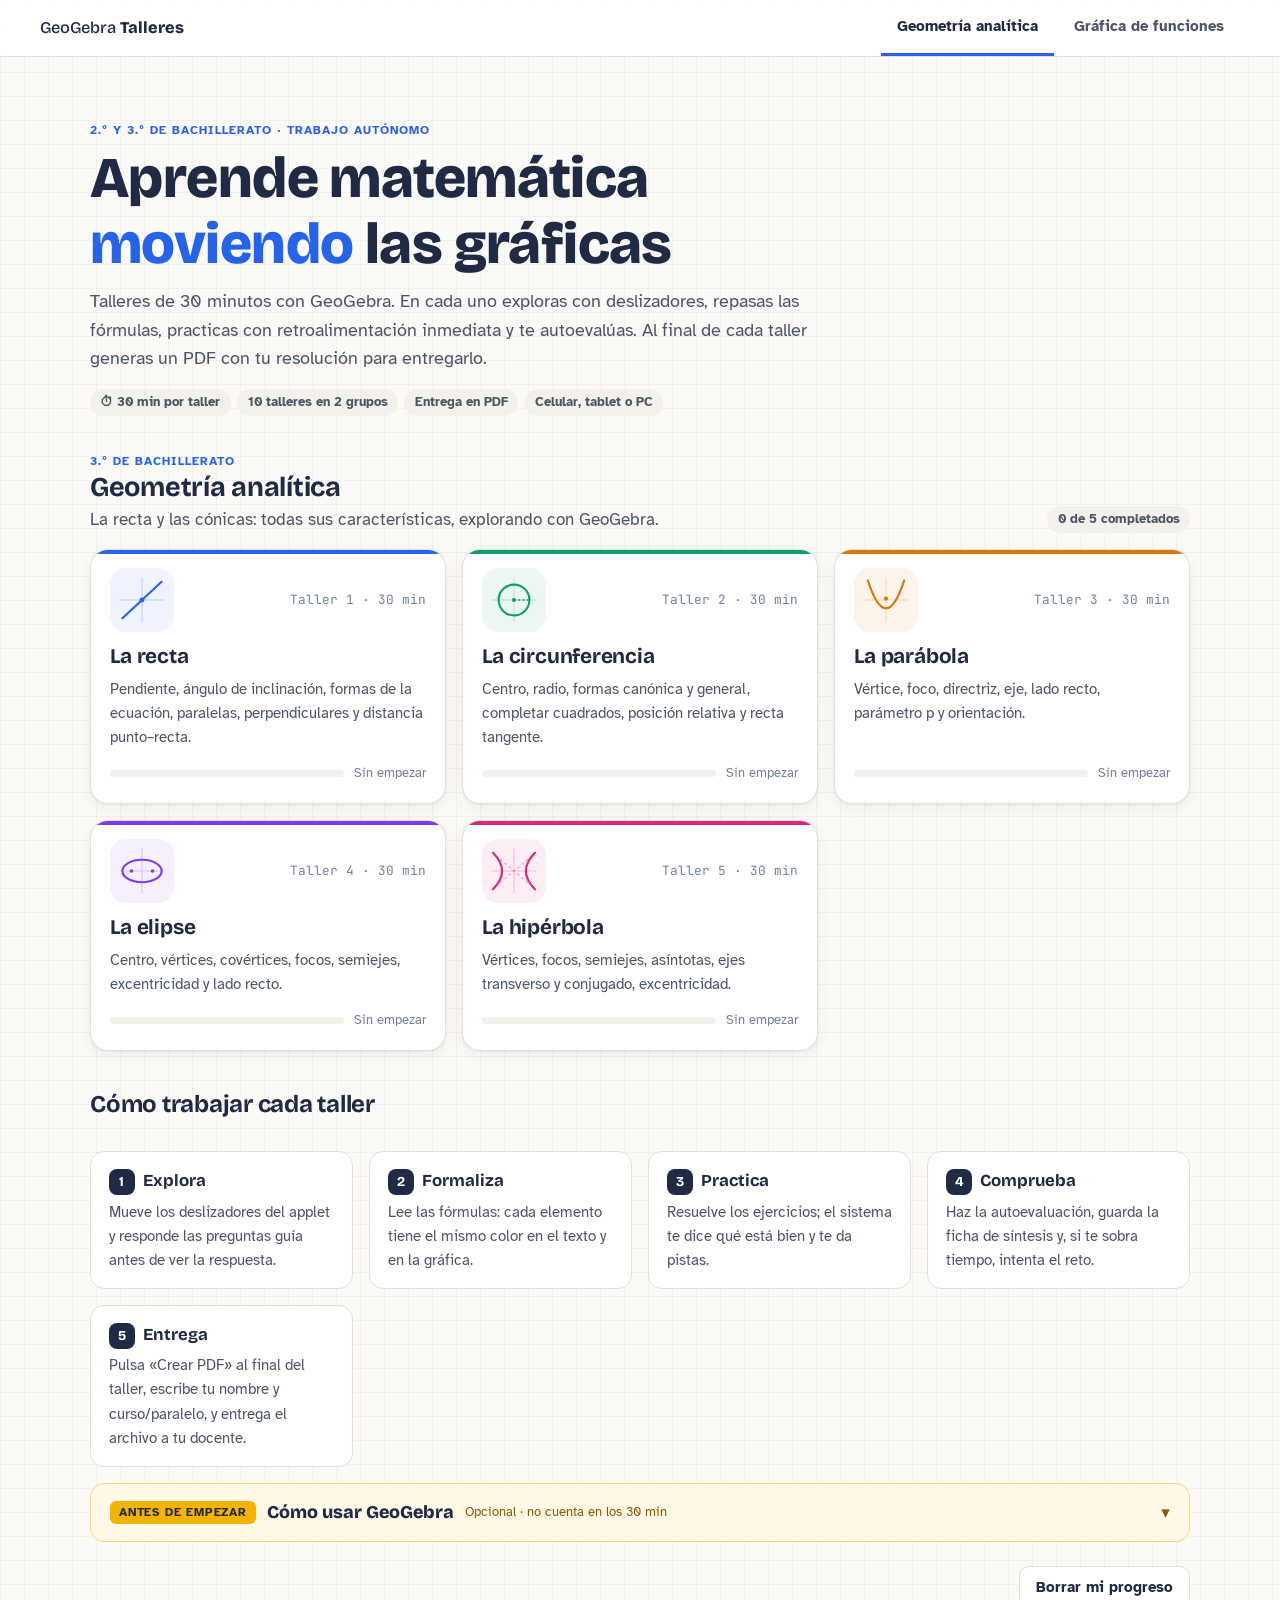
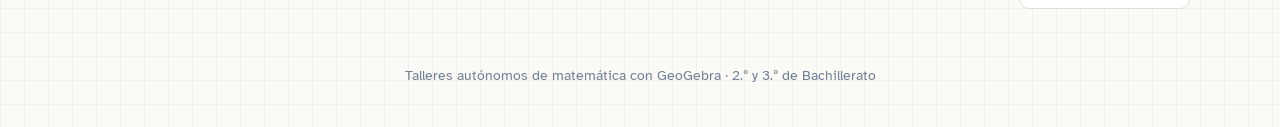
==== commit 5a6961ce: "s1" ====
--- a/index.html
+++ b/index.html
@@ -16,7 +16,7 @@
   <header class="hero">
     <p class="eyebrow">2.º y 3.º de Bachillerato · Trabajo autónomo</p>
     <h1>Aprende matemática <em>moviendo</em> las gráficas</h1>
-    <p class="lead">Talleres de 30 minutos con GeoGebra. En cada uno exploras con deslizadores, repasas las fórmulas, practicas con retroalimentación inmediata y te autoevalúas. Al final de cada taller generas un PDF con tu resolución y tu tiempo de trabajo para entregarlo.</p>
+    <p class="lead">Talleres de 30 minutos con GeoGebra. En cada uno exploras con deslizadores, repasas las fórmulas, practicas con retroalimentación inmediata y te autoevalúas. Al final de cada taller generas un PDF con tu resolución para entregarlo.</p>
     <div class="meta">
       <span class="chip">⏱ 30 min por taller</span>
       <span class="chip">10 talleres en 2 grupos</span>
--- a/assets/css/estilos.css
+++ b/assets/css/estilos.css
@@ -440,11 +440,8 @@
 .rp-enun p { margin: 0; }
 .rp-sub { color: #4A5568; }
 .rp-var { display: inline-block; font-family: var(--f-mono); background: #F3F1EA; border-radius: 4px; padding: 0 6px; margin: 1px 2px; }
-.rp-tiempo { margin-top: 16px; margin-left: auto; width: 280px; border: 2px solid #1F2A44; border-radius: 10px; padding: 8px 12px; display: flex; flex-direction: column; text-align: right; }
-.rp-tiempo span { font-size: 11px; font-weight: 700; color: #4A5568; text-transform: uppercase; letter-spacing: .04em; }
-.rp-tiempo b { font-family: var(--f-mono); font-size: 20px; }
-.rp-tiempo small { font-size: 9.5px; color: #718096; }
 .rp-pie { margin-top: 14px !important; font-size: 9.5px; color: #718096; text-align: center; }
+.rp-t { margin: 2px 0 0 !important; text-align: right; font-family: var(--f-mono); font-size: 9px; color: #A0A7B4; }
 .reporte .katex { font-size: 1em; }
 
 /* ---------------- Impresión ---------------- */
